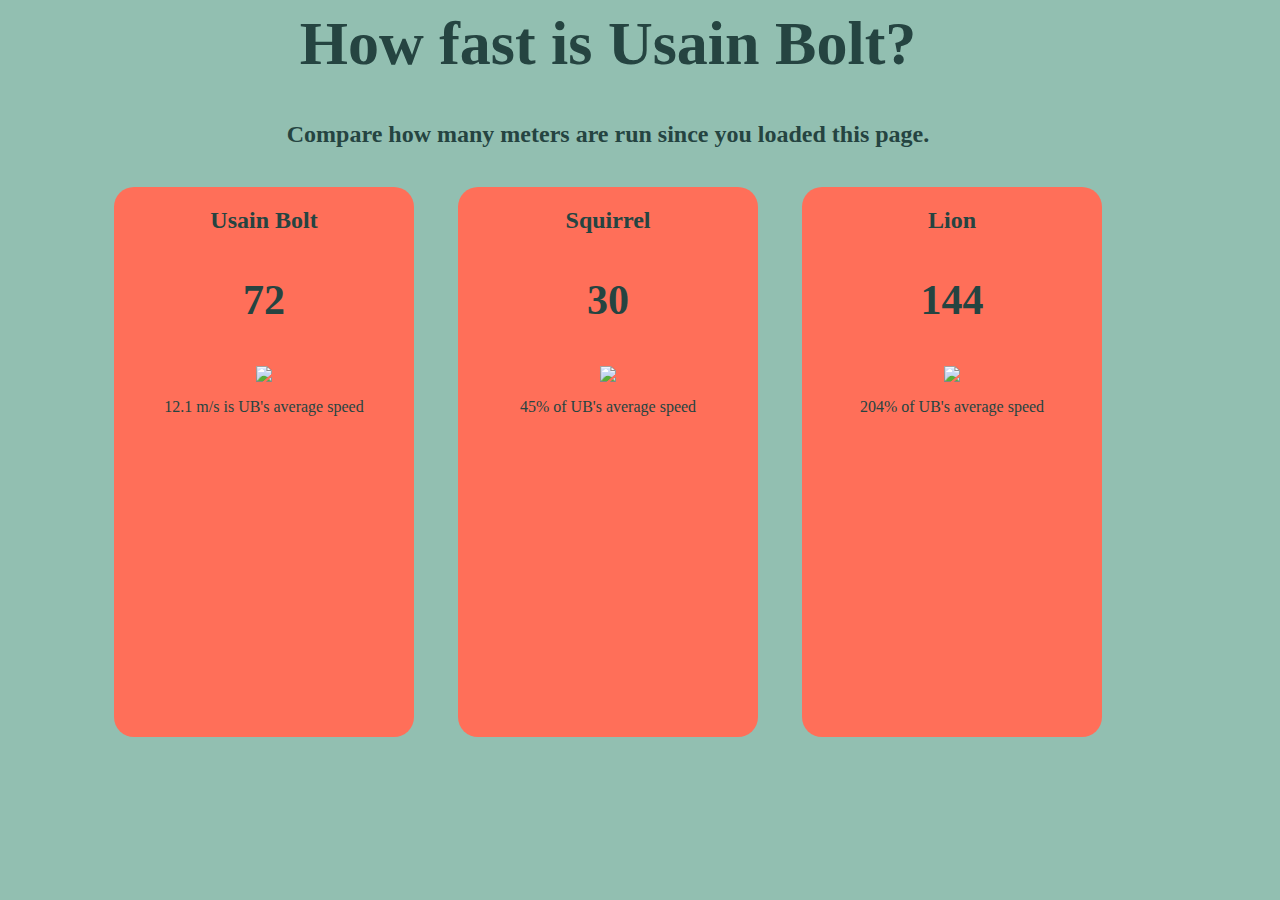
==== usain.html @ 7c6e81a1 "Update usain.html" ====
<html>
	<head>

		<title>Run Run Run</title>
		<meta name="viewport" content="width=device-width, initial-scale=1">
		<style type="text/css">

			body {
				width: 1200px;
				font-family: georgia;
				background-color: #92bfb1;
				color: #254441;
				text-align: center;
			}

			h1 {
				text-align: center;
				font-family: georgia;
				font-size: 62px;

			}

			h2 {
				text-align: center;
				font-family: georgia;
				font-size: 24px;
			}

			#cardcontainer {
				width: 300px;
				height: 550px;
				background-color: #FF6F59;
				border-radius: 20px;
				border-color: #43AA8B;
				position: relative;
				margin: 20px;
				text-align: center;
				display: inline-block;

			}

			#counterUsain {
				font-size: 42px;
				font-weight: bold;

			}

			#counterSquirrel {
				font-size: 42px;
				font-weight: bold;
			}

			#counterLion {
				font-size: 42px;
				font-weight: bold;
			}


		</style>

	<script>
	  (function(i,s,o,g,r,a,m){i['GoogleAnalyticsObject']=r;i[r]=i[r]||function(){
	  (i[r].q=i[r].q||[]).push(arguments)},i[r].l=1*new Date();a=s.createElement(o),
	  m=s.getElementsByTagName(o)[0];a.async=1;a.src=g;m.parentNode.insertBefore(a,m)
	  })(window,document,'script','https://www.google-analytics.com/analytics.js','ga');

	  ga('create', 'UA-84083416-1', 'auto');
	  ga('send', 'pageview');

	</script>

	<script type="text/javascript">

		var counterUsain = 0;
		window.setInterval(
		function () {
		counterUsain = counterUsain + 12;
		document.getElementById("counterUsain").innerHTML = counterUsain;
		}, 100);

		var counterSquirrel = 0;
		window.setInterval(
		function () {
		counterSquirrel = counterSquirrel + 5;
		document.getElementById("counterSquirrel").innerHTML = counterSquirrel;
		}, 100);

		var counterLion = 0;
		window.setInterval(
		function () {
		counterLion = counterLion + 24;
		document.getElementById("counterLion").innerHTML = counterLion;
		}, 100);

	</script>

	</head>

		<body>

			<h1>How fast is Usain Bolt?</h1>
			<h2>Compare how many meters are run since you loaded this page.</h2>

			<div id ="cardcontainer">
				<h2>Usain Bolt</h2>
				<p id = "counterUsain"></p>
				<img class = "cardimage" src="http://www.eonline.com/eol_images/Entire_Site/2016715/rs_300x300-160815131119-600.usain-bolt.cm.81516.jpg" />
				<p>12.1 m/s is UB's average speed</p>
			</div>

			<div id ="cardcontainer">
				<h2>Squirrel</h2>
				<p id = "counterSquirrel"></p>
				<img class = "cardimage" src="http://www.habitas.org.uk/invasive/images/small/153638.jpg" />
				<p>45% of UB's average speed</p>
			</div>

			<div id ="cardcontainer">
				<h2>Lion</h2>
				<p id = "counterLion"></p>
				<img class = "cardimage" src="http://purelyfacts.com/pics/items/animals/Lion.jpg" />
				<p>204% of UB's average speed</p>
			</div>

		</body>


</html>
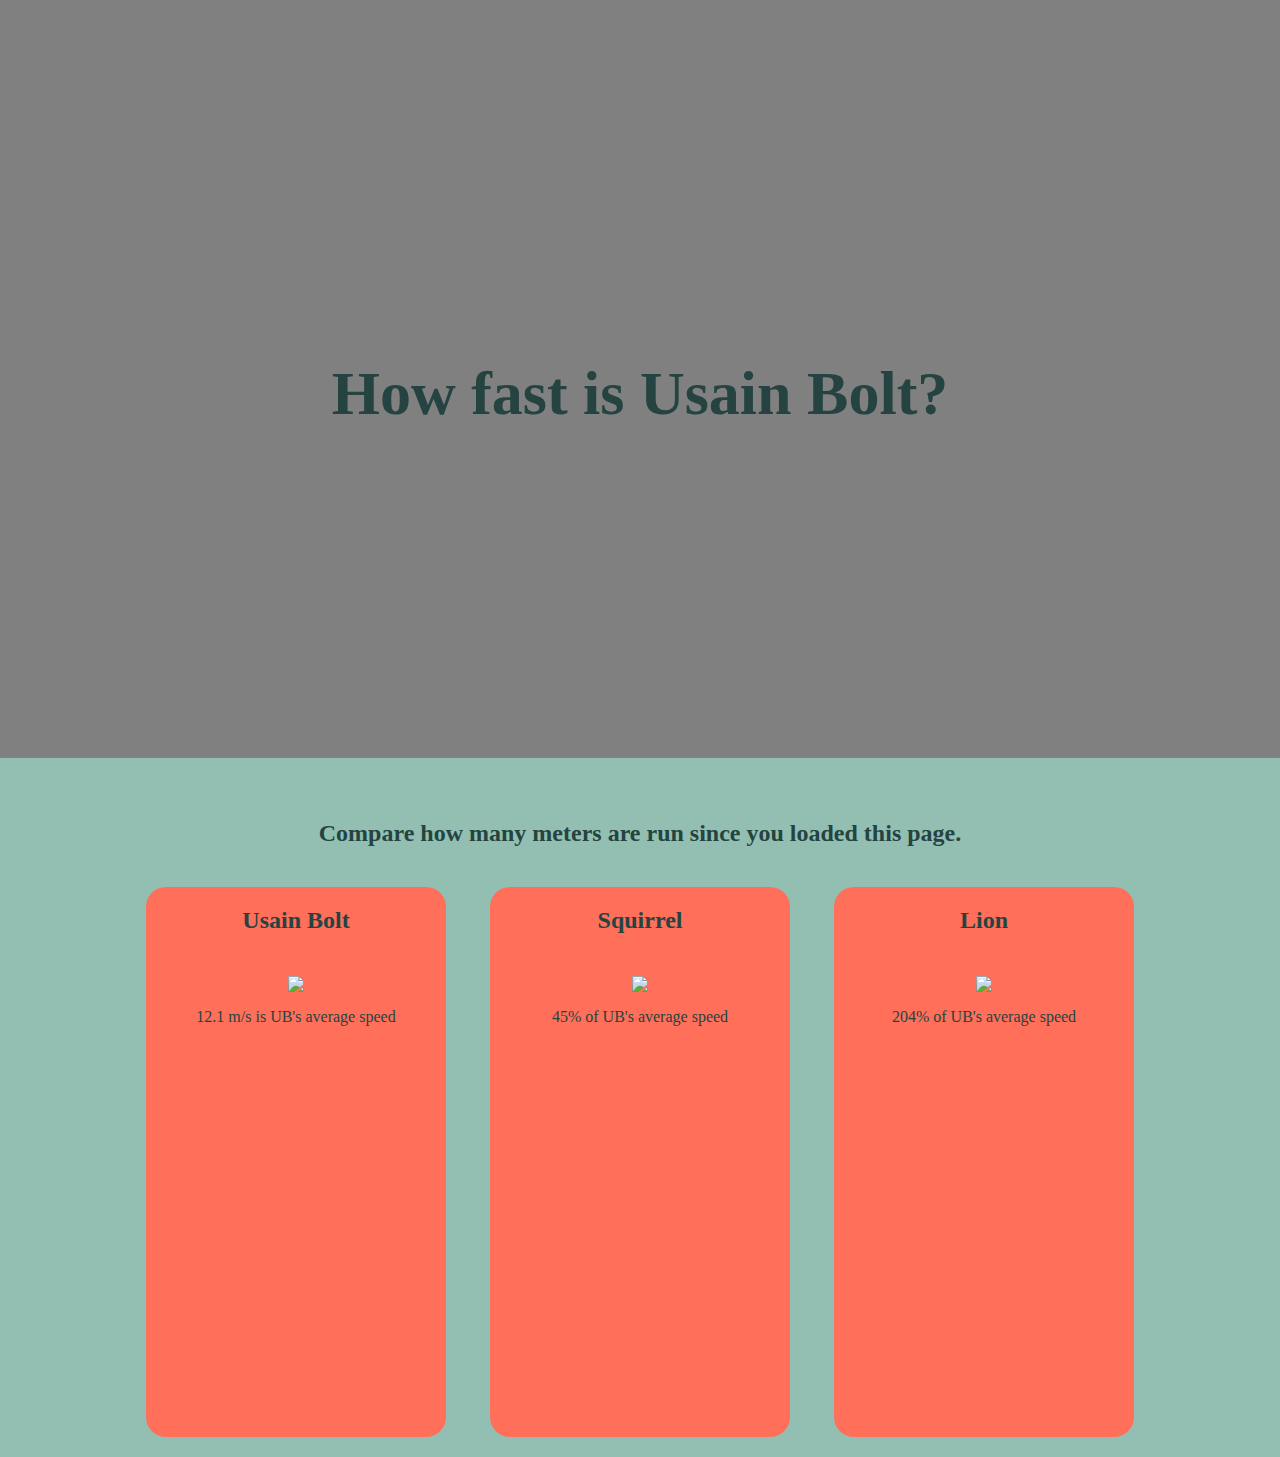
==== commit e022f48c: "Update usain.html" ====
--- a/usain.html
+++ b/usain.html
@@ -6,18 +6,30 @@
 		<style type="text/css">
 
 			body {
-				width: 1200px;
+				width: 100%;
 				font-family: georgia;
 				background-color: #92bfb1;
 				color: #254441;
 				text-align: center;
+				margin: 0px;
 			}
 
 			h1 {
 				text-align: center;
 				font-family: georgia;
 				font-size: 62px;
+				padding-top: 400px;
+				padding-bottom: 400px;
+			}
 
+			#firstslide {
+				position: relative;
+			    height: 800px;
+			    width: 100%;
+				background-color: grey;
+				background-size: cover;
+				top: -42px;
+				
 			}
 
 			h2 {
@@ -25,6 +37,33 @@
 				font-family: georgia;
 				font-size: 24px;
 			}
+
+			/* #menu li {
+			    list-style-type: none;
+			    display: inline-block;
+			    padding: 20px;
+			    padding-right: 200px;
+
+			}
+
+			#menu {
+			    width: auto;
+			    height: 60px;
+			    font-size: 16px;
+			    font-family: Georgia;
+			    font-weight: bold;
+			    text-align: center;
+			    background-color: #FF6F59;
+        		border-radius: 8px;
+			}
+
+
+			#menu a:hover {
+			    color: #DB504A;
+			    background-color: #92BFB1;
+			    
+			}
+			*/
 
 			#cardcontainer {
 				width: 300px;
@@ -76,21 +115,21 @@
 		function () {
 		counterUsain = counterUsain + 12;
 		document.getElementById("counterUsain").innerHTML = counterUsain;
-		}, 100);
+		}, 1000);
 
 		var counterSquirrel = 0;
 		window.setInterval(
 		function () {
 		counterSquirrel = counterSquirrel + 5;
 		document.getElementById("counterSquirrel").innerHTML = counterSquirrel;
-		}, 100);
+		}, 1000);
 
 		var counterLion = 0;
 		window.setInterval(
 		function () {
 		counterLion = counterLion + 24;
 		document.getElementById("counterLion").innerHTML = counterLion;
-		}, 100);
+		}, 1000);
 
 	</script>
 
@@ -98,7 +137,20 @@
 
 		<body>
 
-			<h1>How fast is Usain Bolt?</h1>
+<!-- navbar
+			<div id="menu">
+				<ul>
+				  <li><a>Home</a></li>
+				  <li><a>News</a></li>
+				  <li><a>Contact</a></li>
+				  <li><a>About</a></li>
+				</ul>
+			</div>
+-->
+			<div id = "firstslide">
+				<h1>How fast is Usain Bolt?</h1>
+			</div>
+
 			<h2>Compare how many meters are run since you loaded this page.</h2>
 
 			<div id ="cardcontainer">
